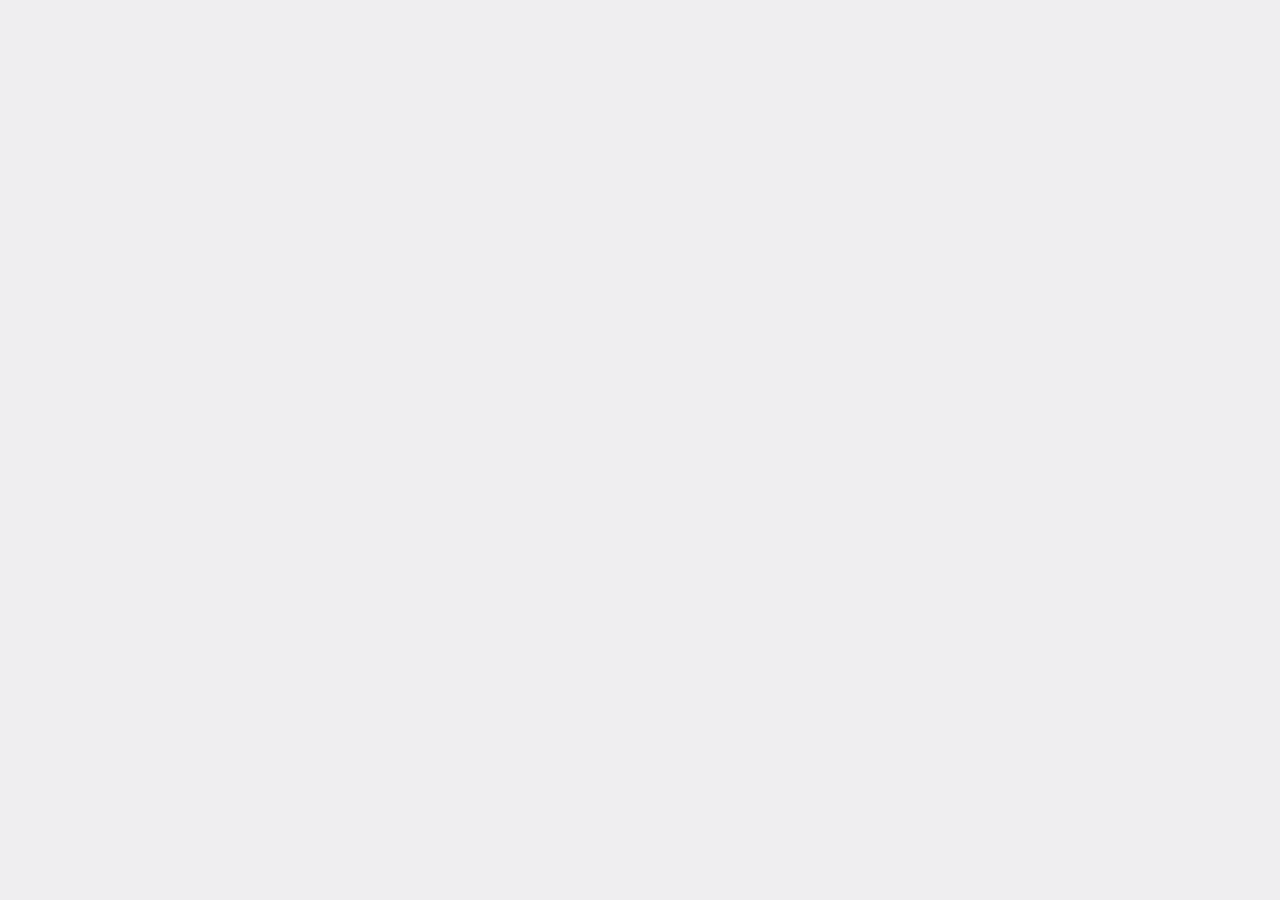
==== earth.html @ 682bf133 "created moon webpage" ====
<!DOCTYPE html>
<html lang="en">
<head>
    <meta charset="UTF-8">
    <meta http-equiv="X-UA-Compatible" content="IE=edge">
    <meta name="viewport" content="width=device-width, initial-scale=1.0">
    <link rel="preconnect" href="https://fonts.googleapis.com">
    <link rel="preconnect" href="https://fonts.gstatic.com" crossorigin>
    <link href="https://fonts.googleapis.com/css2?family=Cormorant+Unicase&family=Raleway:wght@300;400&display=swap" rel="stylesheet">
    <link rel="stylesheet" href="style.css">
    <title>Moon(s)</title>
</head>
---- style.css ----
/*font-family: 'Cormorant Unicase', serif;
    font-family: 'Raleway', sans-serif; */
    

body { 
    background-color: #EfEEF0;
    font-family: 'Raleway', sans-serif;}

.homepage-background {
    background-image: url(../des341_project1/Images/homepage_background.png);}

h1 { 
    position: absolute;
    width: 268px;
    height: 47px;
    left: 300px;
    top: 320px;
    font-family: 'Raleway', sans-serif;
    font-weight: normal;
    color: #6C59A2;
}

.logo {position: absolute;
    width: 571px;
    height: 165px;
    left: 300px;
    top: 348px;
    display: flex;
    align-items: center;
    text-transform: uppercase;
    }

/*home-nav {
    color: #6C59A2;
    font-family: 'Cormorant Unicase', serif;
    font-size: 17px;
}*/

#dot-nav{    
    position: absolute;
    width: 181px;
    height: 474px;
    left: 94px;
    top: 199px;}

a:link {
    color: #6C59A2;
     text-decoration: none;}
      
a:visited {
    color: #6C59A2;
    text-decoration: none;}
      
 a:hover {
        text-decoration: none;}
      
a:active {
    text-decoration: none;}
    
#dot-nav ul {
        list-style: none;
        margin:0;
        padding: 0;}

#dot-nav li {
        position: relative;
        background-color: #9BA1C2;
        border:3px solid #9BA1C2;
        border-radius: 15px 15px 15px 15px;
        cursor: pointer;
        padding: 8px;
        height: 8px;
        margin: 45px 10px 0px 0px;
        width: 8px;
        vertical-align:bottom;}

#dot-nav li.active, #dot-nav li:hover {
        background-color: #6C59A2;}
    
#dot-nav a {
        outline: 0;
        vertical-align:top;
        margin: 0px 0px 0px 25px;
        position: relative;
        top:-5px;}

.awesome-tooltip {
    color: #6C59A2;
    font-family: 'Cormorant Unicase', serif;
    font-size: 17px;}


.awesome-tooltip + .tooltip > .tooltip-inner {
        /*background-color: #8e44ad;*/ 
        color: #f5f5f5; 
        border: 1px solid #6C59A2;}

.awesome-tooltip + .tooltip.left > .tooltip-arrow{
        top:50%;
        right:0;
        margin-top:-5px;
        border-top:5px solid transparent;
        border-bottom:5px solid transparent;
        border-left:5px solid #6C59A2;}
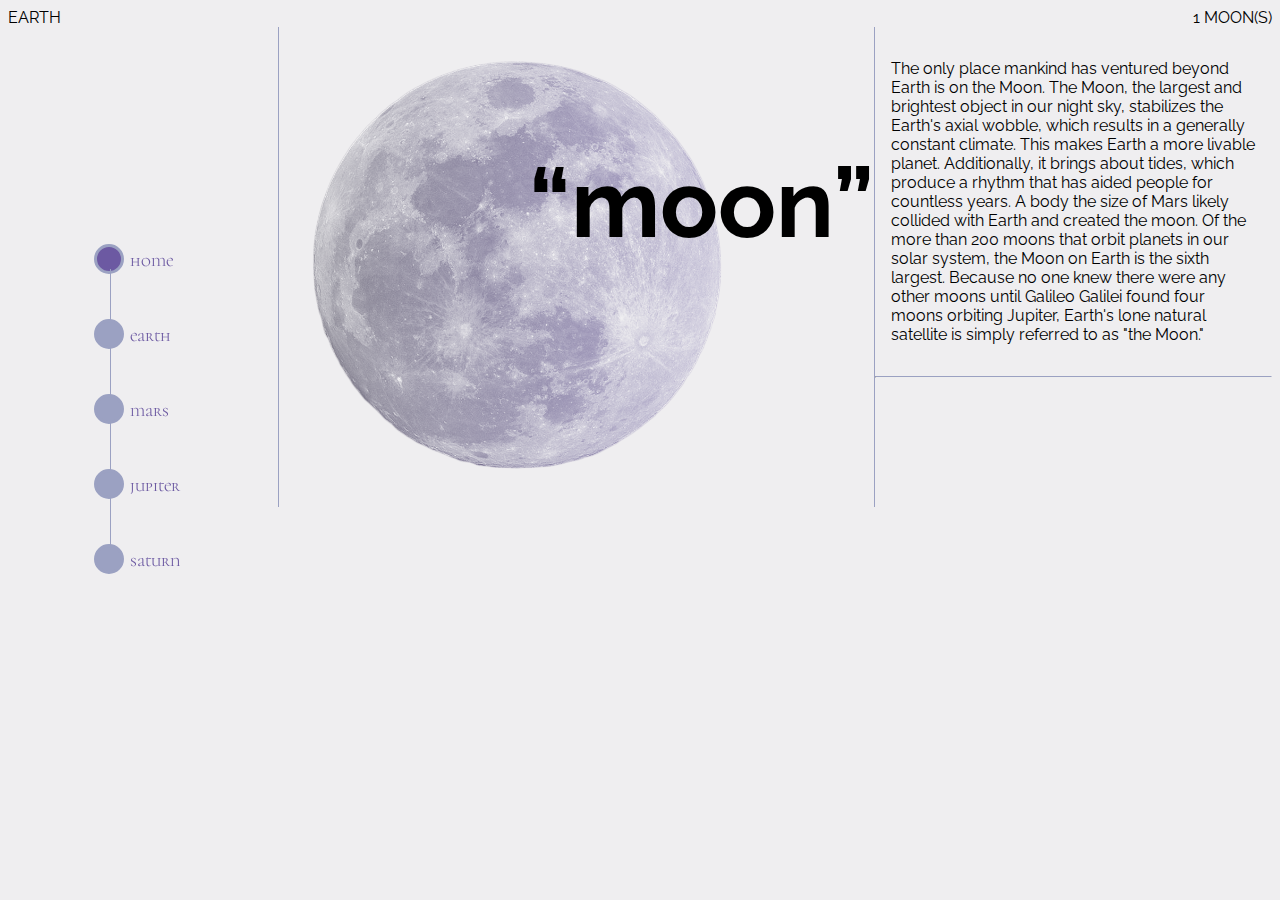
==== commit 5fa755b8: "worked on subpage" ====
--- a/earth.html
+++ b/earth.html
@@ -1,12 +1,41 @@
 <!DOCTYPE html>
 <html lang="en">
-<head>
-    <meta charset="UTF-8">
-    <meta http-equiv="X-UA-Compatible" content="IE=edge">
-    <meta name="viewport" content="width=device-width, initial-scale=1.0">
-    <link rel="preconnect" href="https://fonts.googleapis.com">
-    <link rel="preconnect" href="https://fonts.gstatic.com" crossorigin>
-    <link href="https://fonts.googleapis.com/css2?family=Cormorant+Unicase&family=Raleway:wght@300;400&display=swap" rel="stylesheet">
-    <link rel="stylesheet" href="style.css">
+  <head>
+    <meta charset="UTF-8" />
+    <meta http-equiv="X-UA-Compatible" content="IE=edge" />
+    <meta name="viewport" content="width=device-width, initial-scale=1.0" />
+    <link rel="preconnect" href="https://fonts.googleapis.com" />
+    <link rel="preconnect" href="https://fonts.gstatic.com" crossorigin />
+    <link href="https://fonts.googleapis.com/css2?family=Cormorant+Unicase&family=Raleway:wght@300;400&display=swap" rel="stylesheet" />
+    <link rel="stylesheet" href="style.css" />
     <title>Moon(s)</title>
-</head>+  </head>
+  <body class="subpage">
+    <div data-spy="affix" id="dot-nav">
+      <div class="line"></div>
+      <ul class="home-nav">
+        <li class="awesome-tooltip active" title="Home"><a href="index.html">home</a></li>
+        <li class="awesome-tooltip" title="Earth"><a href="earth.html">earth</a></li>
+        <li class="awesome-tooltip" title="Mars"><a href="mars.html">mars</a></li>
+        <li class="awesome-tooltip" title="Jupiter"><a href="jupiter.html">jupiter</a></li>
+        <li class="awesome-tooltip" title="Saturn"><a href="saturn.html">saturn</a></li>
+      </ul>
+    </div>
+    <header>
+      <div>EARTH</div>
+      <div>1 MOON(S)</div>
+    </header>
+    <main>
+      <div class="left">
+        <div class="moon-img">
+          <img src="Images/page2_moon.png" />
+          <h2>“moon”</h2>
+        </div>
+      </div>
+      <div class="right">
+        <p class="content">The only place mankind has ventured beyond Earth is on the Moon. The Moon, the largest and brightest object in our night sky, stabilizes the Earth's axial wobble, which results in a generally constant climate. This makes Earth a more livable planet. Additionally, it brings about tides, which produce a rhythm that has aided people for countless years. A body the size of Mars likely collided with Earth and created the moon. Of the more than 200 moons that orbit planets in our solar system, the Moon on Earth is the sixth largest. Because no one knew there were any other moons until Galileo Galilei found four moons orbiting Jupiter, Earth's lone natural satellite is simply referred to as "the Moon."</p>
+        <hr />
+      </div>
+    </main>
+  </body>
+</html>
--- a/style.css
+++ b/style.css
@@ -1,104 +1,168 @@
 /*font-family: 'Cormorant Unicase', serif;
     font-family: 'Raleway', sans-serif; */
-    
 
-body { 
-    background-color: #EfEEF0;
-    font-family: 'Raleway', sans-serif;}
+body {
+  background-color: #efeef0;
+  font-family: 'Raleway', sans-serif;
+}
 
 .homepage-background {
-    background-image: url(../des341_project1/Images/homepage_background.png);}
-
-h1 { 
-    position: absolute;
-    width: 268px;
-    height: 47px;
-    left: 300px;
-    top: 320px;
-    font-family: 'Raleway', sans-serif;
-    font-weight: normal;
-    color: #6C59A2;
+  background-image: url(Images/homepage_background.png);
 }
 
-.logo {position: absolute;
-    width: 571px;
-    height: 165px;
-    left: 300px;
-    top: 348px;
-    display: flex;
-    align-items: center;
-    text-transform: uppercase;
-    }
+.homepage h1 {
+  position: absolute;
+  width: 268px;
+  height: 47px;
+  left: 300px;
+  top: 300px;
+  font-family: 'Raleway', sans-serif;
+  font-weight: normal;
+  color: #6c59a2;
+  white-space: nowrap;
+}
 
-/*home-nav {
-    color: #6C59A2;
-    font-family: 'Cormorant Unicase', serif;
-    font-size: 17px;
-}*/
+.logo {
+  position: absolute;
+  width: 571px;
+  height: 165px;
+  left: 300px;
+  top: 348px;
+  display: flex;
+  align-items: center;
+  text-transform: uppercase;
+}
 
-#dot-nav{    
-    position: absolute;
-    width: 181px;
-    height: 474px;
-    left: 94px;
-    top: 199px;}
+.home-nav {
+  z-index: 2;
+}
+
+#dot-nav {
+  position: fixed;
+  width: 181px;
+  height: 474px;
+  left: 94px;
+  top: 199px;
+}
+#dot-nav .line {
+  position: absolute;
+  top: 70px;
+  left: 16px;
+  border-left: 1px solid rgba(155, 161, 194, 1);
+  height: 280px;
+  z-index: 1;
+}
 
 a:link {
-    color: #6C59A2;
-     text-decoration: none;}
-      
+  color: #6c59a2;
+  text-decoration: none;
+}
+
 a:visited {
-    color: #6C59A2;
-    text-decoration: none;}
-      
- a:hover {
-        text-decoration: none;}
-      
+  color: #6c59a2;
+  text-decoration: none;
+}
+
+a:hover {
+  text-decoration: none;
+}
+
 a:active {
-    text-decoration: none;}
-    
+  text-decoration: none;
+}
+
 #dot-nav ul {
-        list-style: none;
-        margin:0;
-        padding: 0;}
+  list-style: none;
+  margin: 0;
+  padding: 0;
+}
 
 #dot-nav li {
-        position: relative;
-        background-color: #9BA1C2;
-        border:3px solid #9BA1C2;
-        border-radius: 15px 15px 15px 15px;
-        cursor: pointer;
-        padding: 8px;
-        height: 8px;
-        margin: 45px 10px 0px 0px;
-        width: 8px;
-        vertical-align:bottom;}
+  position: relative;
+  background-color: #9ba1c2;
+  border: 3px solid #9ba1c2;
+  border-radius: 15px 15px 15px 15px;
+  cursor: pointer;
+  padding: 8px;
+  height: 8px;
+  margin: 45px 10px 0px 0px;
+  width: 8px;
+  vertical-align: bottom;
+}
 
-#dot-nav li.active, #dot-nav li:hover {
-        background-color: #6C59A2;}
-    
+#dot-nav li.active,
+#dot-nav li:hover {
+  background-color: #6c59a2;
+}
+
 #dot-nav a {
-        outline: 0;
-        vertical-align:top;
-        margin: 0px 0px 0px 25px;
-        position: relative;
-        top:-5px;}
+  outline: 0;
+  vertical-align: top;
+  margin: 0px 0px 0px 25px;
+  position: relative;
+  top: -5px;
+}
 
 .awesome-tooltip {
-    color: #6C59A2;
-    font-family: 'Cormorant Unicase', serif;
-    font-size: 17px;}
-
+  color: #6c59a2;
+  font-family: 'Cormorant Unicase', serif;
+  font-size: 17px;
+}
 
 .awesome-tooltip + .tooltip > .tooltip-inner {
-        /*background-color: #8e44ad;*/ 
-        color: #f5f5f5; 
-        border: 1px solid #6C59A2;}
+  /*background-color: #8e44ad;*/
+  color: #f5f5f5;
+  border: 1px solid #6c59a2;
+}
 
-.awesome-tooltip + .tooltip.left > .tooltip-arrow{
-        top:50%;
-        right:0;
-        margin-top:-5px;
-        border-top:5px solid transparent;
-        border-bottom:5px solid transparent;
-        border-left:5px solid #6C59A2;}
+.awesome-tooltip + .tooltip.left > .tooltip-arrow {
+  top: 50%;
+  right: 0;
+  margin-top: -5px;
+  border-top: 5px solid transparent;
+  border-bottom: 5px solid transparent;
+  border-left: 5px solid #6c59a2;
+}
+.subpage main {
+  display: flex;
+  flex-wrap: wrap;
+  margin-left: 270px;
+}
+.subpage main .left {
+  flex: 58%;
+  border-left: 1px solid rgba(155, 161, 194, 1);
+}
+.subpage main .right {
+  flex: 38%;
+  border-left: 1px solid rgba(155, 161, 194, 1);
+}
+.subpage img {
+  width: 100%;
+}
+.subpage header {
+  display: flex;
+  justify-content: space-between;
+  width: 100%;
+}
+.subpage .content {
+  padding: 16px;
+}
+hr {
+  border-top: 1px solid rgba(155, 161, 194, 1);
+  box-shadow: none;
+}
+.moon-img {
+  position: relative;
+}
+.subpage h2 {
+  font-size: 96px;
+}
+.moon-img h2 {
+  position: absolute;
+  top: 40px;
+  right: 0;
+}
+.moon-img img {
+  display: inline-block;
+  width: 80%;
+}
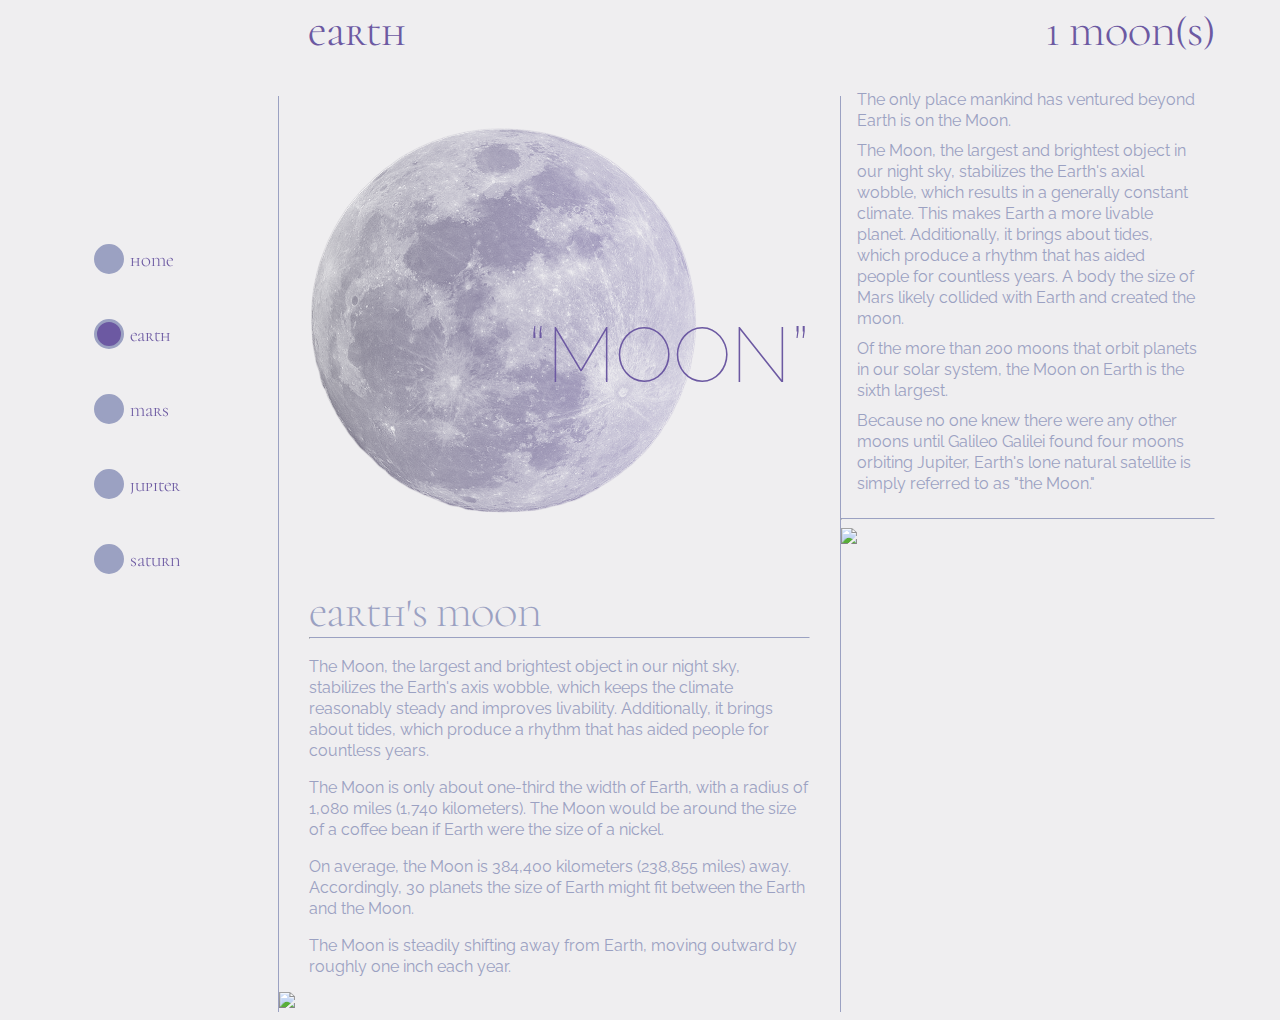
==== commit 4b1f7207: "finished coding website" ====
--- a/earth.html
+++ b/earth.html
@@ -12,29 +12,42 @@
   </head>
   <body class="subpage">
     <div data-spy="affix" id="dot-nav">
-      <div class="line"></div>
+  
       <ul class="home-nav">
-        <li class="awesome-tooltip active" title="Home"><a href="index.html">home</a></li>
-        <li class="awesome-tooltip" title="Earth"><a href="earth.html">earth</a></li>
+        <li class="awesome-tooltip" title="Home"><a href="index.html">home</a></li>
+        <li class="awesome-tooltip active" title="Earth"><a href="earth.html">earth</a></li>
         <li class="awesome-tooltip" title="Mars"><a href="mars.html">mars</a></li>
         <li class="awesome-tooltip" title="Jupiter"><a href="jupiter.html">jupiter</a></li>
         <li class="awesome-tooltip" title="Saturn"><a href="saturn.html">saturn</a></li>
       </ul>
     </div>
     <header>
-      <div>EARTH</div>
-      <div>1 MOON(S)</div>
+      <div class="name">earth</div>
+      <div>1 moon(s)</div>
     </header>
     <main>
       <div class="left">
         <div class="moon-img">
           <img src="Images/page2_moon.png" />
-          <h2>“moon”</h2>
+          <h2 style="font-size:6vw;">“MOON”</h2>
+          <h3>earth's moon</h3>
+          <hr/>
+          <div class="moon-info">
+          <p>The Moon, the largest and brightest object in our night sky, stabilizes the Earth's axis wobble, which keeps the climate reasonably steady and improves livability. Additionally, it brings about tides, which produce a rhythm that has aided people for countless years.</p>
+          <p>The Moon is only about one-third the width of Earth, with a radius of 1,080 miles (1,740 kilometers). The Moon would be around the size of a coffee bean if Earth were the size of a nickel.</p>
+          <p>On average, the Moon is 384,400 kilometers (238,855 miles) away. Accordingly, 30 planets the size of Earth might fit between the Earth and the Moon.</p>
+          <p>The Moon is steadily shifting away from Earth, moving outward by roughly one inch each year.</p>
+          </div>
+         <div class="texture"><img src="images/moon_texture.png"/></div>
         </div>
       </div>
       <div class="right">
-        <p class="content">The only place mankind has ventured beyond Earth is on the Moon. The Moon, the largest and brightest object in our night sky, stabilizes the Earth's axial wobble, which results in a generally constant climate. This makes Earth a more livable planet. Additionally, it brings about tides, which produce a rhythm that has aided people for countless years. A body the size of Mars likely collided with Earth and created the moon. Of the more than 200 moons that orbit planets in our solar system, the Moon on Earth is the sixth largest. Because no one knew there were any other moons until Galileo Galilei found four moons orbiting Jupiter, Earth's lone natural satellite is simply referred to as "the Moon."</p>
-        <hr />
+        <p class="content">The only place mankind has ventured beyond Earth is on the Moon.</p>
+          <p class="content">The Moon, the largest and brightest object in our night sky, stabilizes the Earth's axial wobble, which results in a generally constant climate. This makes Earth a more livable planet. Additionally, it brings about tides, which produce a rhythm that has aided people for countless years. A body the size of Mars likely collided with Earth and created the moon.</p>
+            <p class="content">Of the more than 200 moons that orbit planets in our solar system, the Moon on Earth is the sixth largest.</p>
+              <p class="content">Because no one knew there were any other moons until Galileo Galilei found four moons orbiting Jupiter, Earth's lone natural satellite is simply referred to as "the Moon."</p>
+        <hr/>
+        <img src="images/half_moon.png">
       </div>
     </main>
   </body>
--- a/style.css
+++ b/style.css
@@ -4,6 +4,7 @@
 body {
   background-color: #efeef0;
   font-family: 'Raleway', sans-serif;
+  margin-right: 65px;
 }
 
 .homepage-background {
@@ -90,8 +91,9 @@
   vertical-align: bottom;
 }
 
-#dot-nav li.active,
-#dot-nav li:hover {
+
+#dot-nav li:hover,
+#dot-nav li.active{
   background-color: #6c59a2;
 }
 
@@ -104,7 +106,6 @@
 }
 
 .awesome-tooltip {
-  color: #6c59a2;
   font-family: 'Cormorant Unicase', serif;
   font-size: 17px;
 }
@@ -112,7 +113,6 @@
 .awesome-tooltip + .tooltip > .tooltip-inner {
   /*background-color: #8e44ad;*/
   color: #f5f5f5;
-  border: 1px solid #6c59a2;
 }
 
 .awesome-tooltip + .tooltip.left > .tooltip-arrow {
@@ -146,6 +146,11 @@
 }
 .subpage .content {
   padding: 16px;
+  font-family: 'Raleway', sans-serif;
+  line-height: 21px;
+  margin-top: -23px;
+  margin-bottom: 0px;
+  color: #9ba1c2;
 }
 hr {
   border-top: 1px solid rgba(155, 161, 194, 1);
@@ -155,14 +160,81 @@
   position: relative;
 }
 .subpage h2 {
-  font-size: 96px;
+  font-family: 'Raleway', sans-serif;
+  font-weight: lighter;
+  font-size: 90px;
+  color: #6c59a2;
 }
 .moon-img h2 {
   position: absolute;
-  top: 40px;
-  right: 0;
-}
+  top: 150px;
+  right: 30PX;
+}
+.subpage h4 {
+  font-family: 'Raleway', sans-serif;
+  font-weight: lighter;
+  font-size: 90px;
+  color: #6c59a2;
+}
+.moon-img h4 {
+  position: absolute;
+  top: 620px;
+  right: 30PX;
+}
+
+.subpage h5 {
+  font-family: 'Raleway', sans-serif;
+  font-weight: lighter;
+  font-size: 90px;
+  color: #6c59a2;
+}
+.moon-img h5 {
+  position: absolute;
+  top: 1080px;
+  right: 30PX;
+}
+
 .moon-img img {
   display: inline-block;
   width: 80%;
 }
+
+header {
+color: #6C59A2;
+font-family: 'Cormorant Unicase', serif;
+font-size: 30pt;
+}
+h3 {
+  color: #9BA1C2;
+  font-family: 'Cormorant Unicase', serif;
+  font-weight: lighter;
+  font-size: 30pt;
+  margin-left: 30px;
+  }
+.moon-img hr {
+  margin-top: -40px;
+  margin-left: 30px;
+  margin-right: 30px;
+}
+.moon-info {
+  font-family: 'Raleway', sans-serif;
+  padding-top: 16px;
+  line-height: 21px;
+  margin-top: -23px;
+  margin-left: 30px;
+  margin-right: 30px;
+  color: #9ba1c2;
+}
+.texture {
+  display: inline-block;
+  width: 125%;
+  margin-top: -100px;
+}
+header .name {
+margin-left: 300px;
+margin-bottom: 40px;
+}
+
+.right-img{
+  margin-top: 200px;
+}
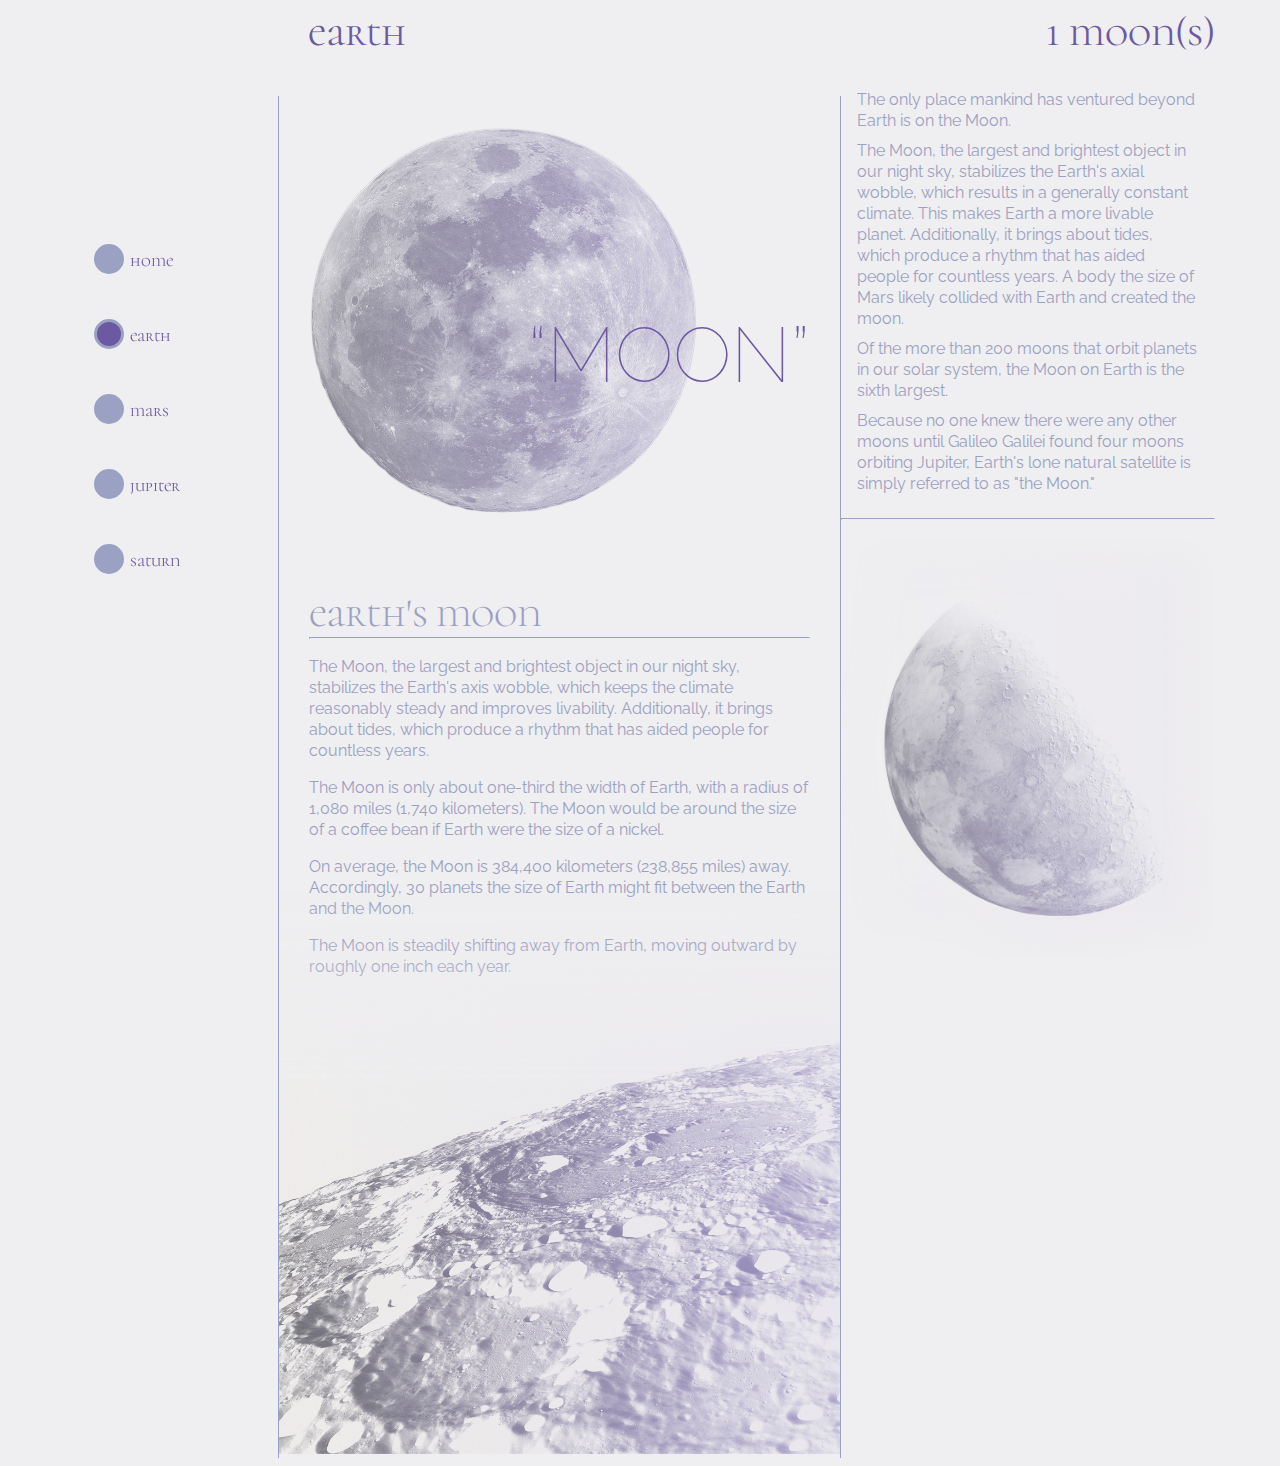
==== commit 8738f828: "earth images fixed" ====
--- a/earth.html
+++ b/earth.html
@@ -38,7 +38,7 @@
           <p>On average, the Moon is 384,400 kilometers (238,855 miles) away. Accordingly, 30 planets the size of Earth might fit between the Earth and the Moon.</p>
           <p>The Moon is steadily shifting away from Earth, moving outward by roughly one inch each year.</p>
           </div>
-         <div class="texture"><img src="images/moon_texture.png"/></div>
+         <div class="texture"><img src="Images/moon_texture.png"/></div>
         </div>
       </div>
       <div class="right">
@@ -47,7 +47,7 @@
             <p class="content">Of the more than 200 moons that orbit planets in our solar system, the Moon on Earth is the sixth largest.</p>
               <p class="content">Because no one knew there were any other moons until Galileo Galilei found four moons orbiting Jupiter, Earth's lone natural satellite is simply referred to as "the Moon."</p>
         <hr/>
-        <img src="images/half_moon.png">
+        <img src="Images/half_moon.png"/>
       </div>
     </main>
   </body>
